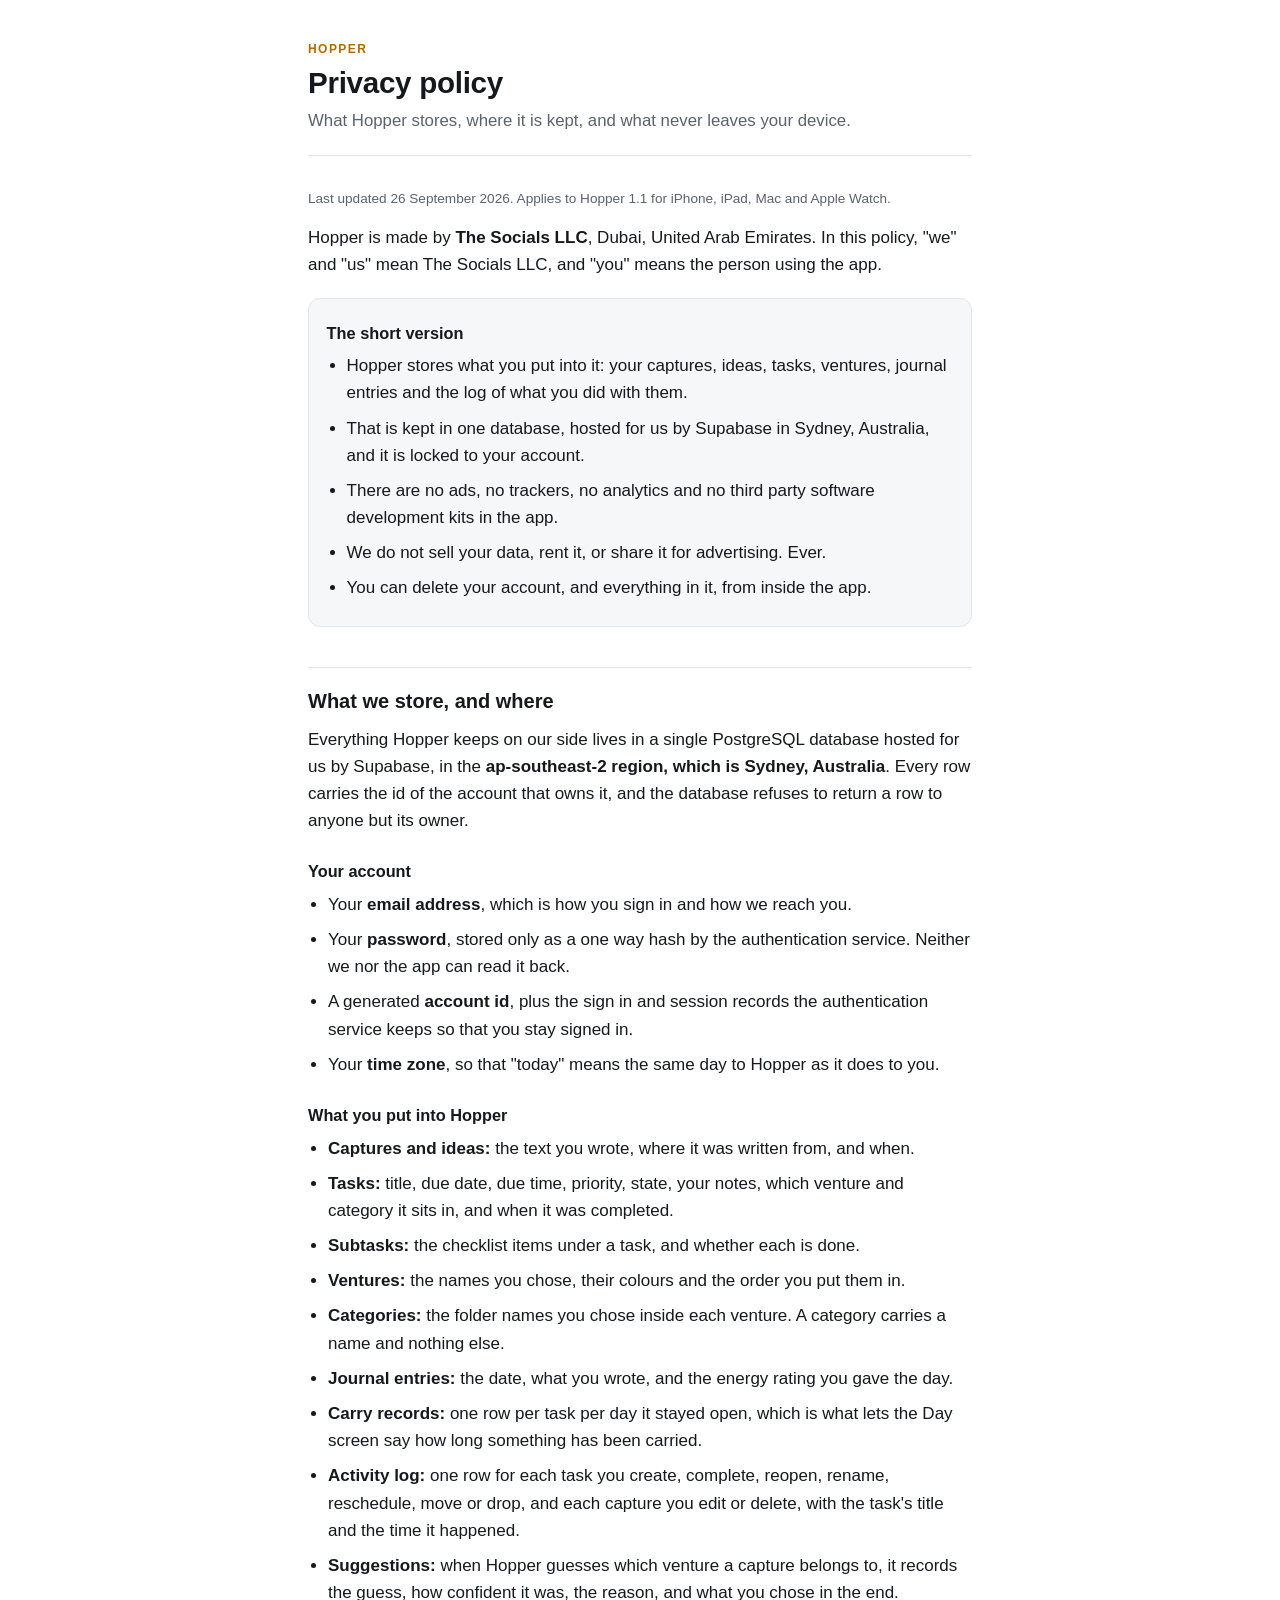
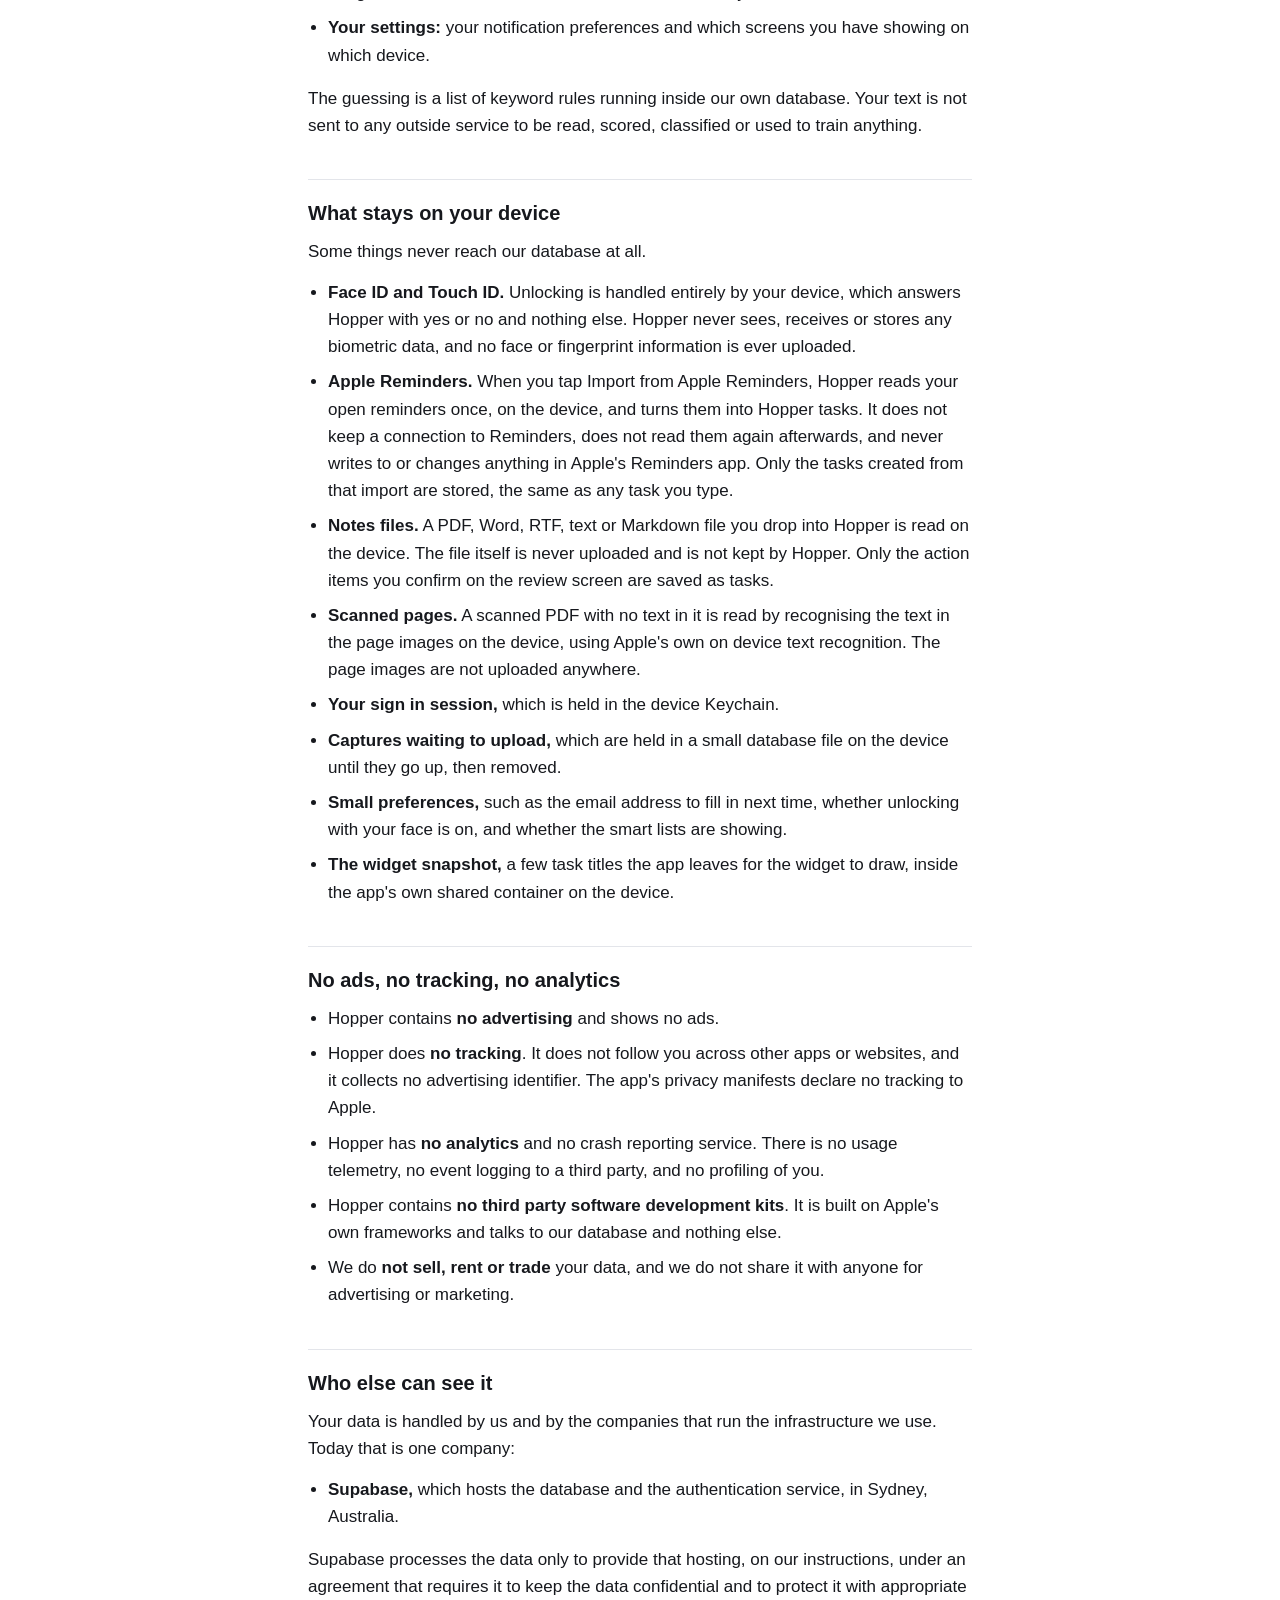
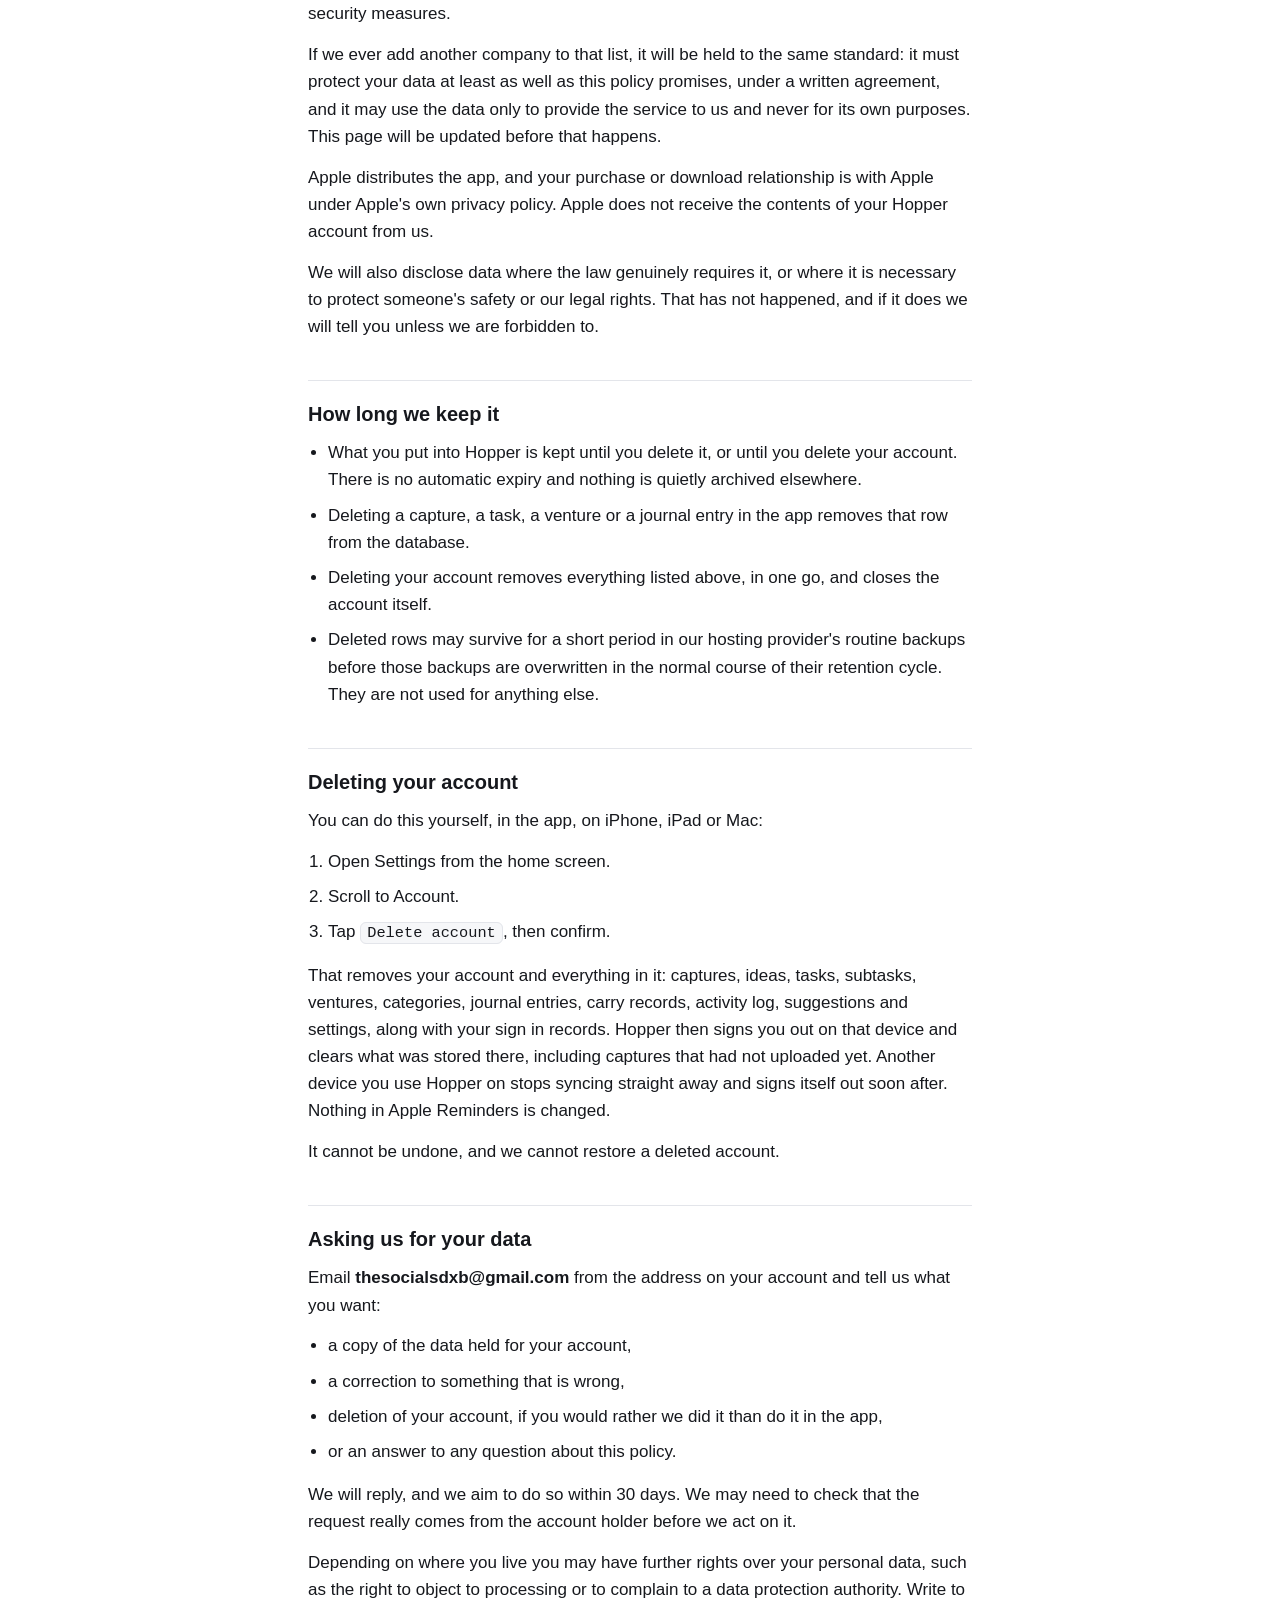
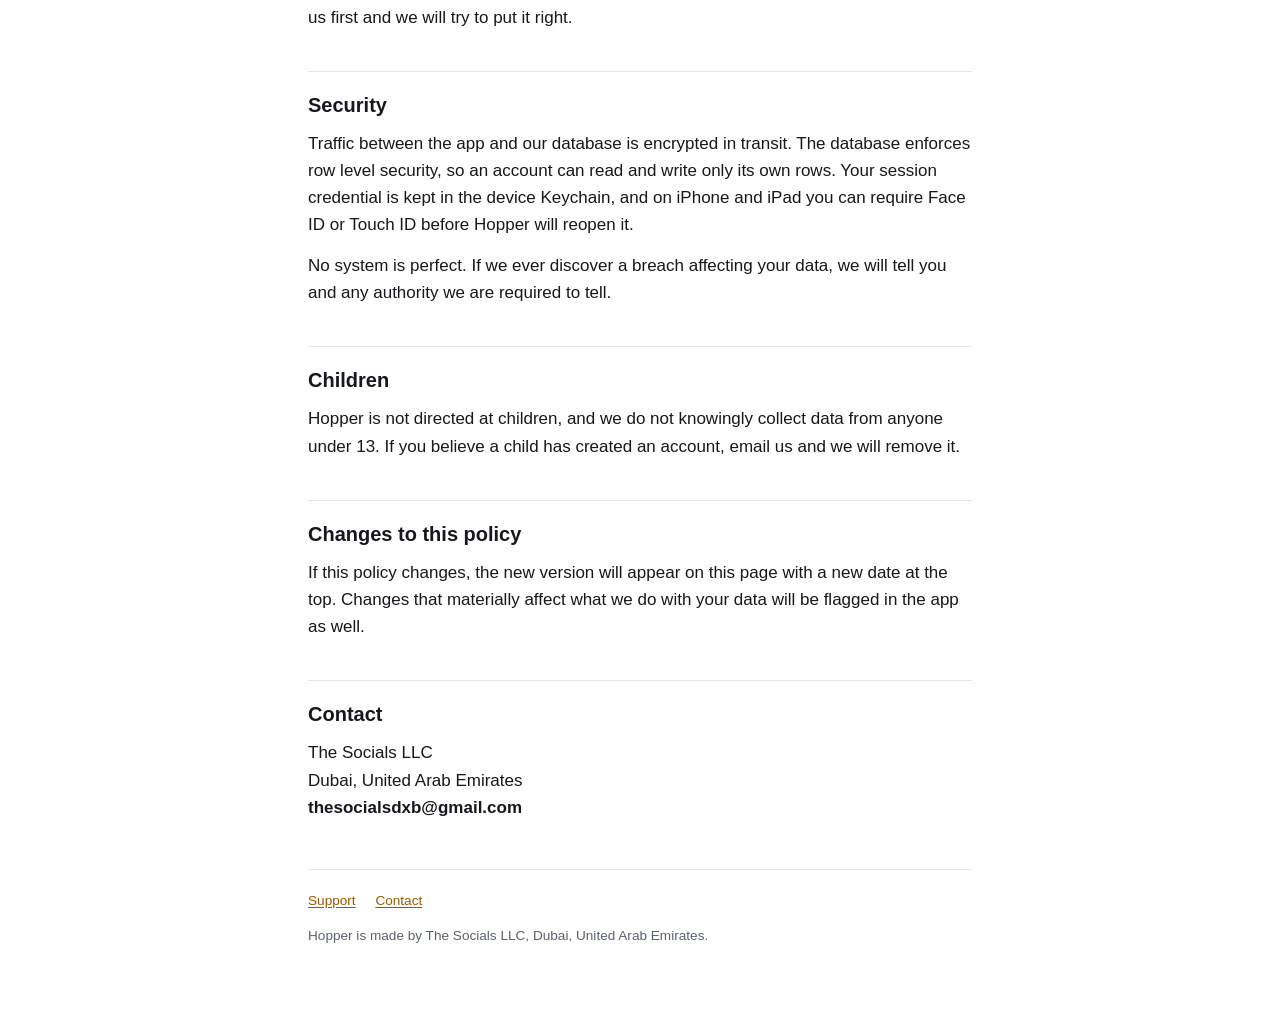
==== privacy/index.html @ 1be3b89f "The support page and privacy policy for Hopper" ====
<!doctype html>
<html lang="en">
<head>
<meta charset="utf-8">
<meta name="viewport" content="width=device-width, initial-scale=1">
<title>Hopper Privacy Policy</title>
<meta name="description" content="What Hopper stores, where it is kept, what never leaves your device, and how to delete your account or ask for your data.">
<link rel="stylesheet" href="../style.css">
</head>
<body>
<div class="wrap">

<header class="masthead">
  <p class="eyebrow">Hopper</p>
  <h1>Privacy policy</h1>
  <p class="lede">What Hopper stores, where it is kept, and what never leaves
  your device.</p>
</header>

<p class="meta">Last updated 26 September 2026. Applies to Hopper 1.1 for
iPhone, iPad, Mac and Apple Watch.</p>

<p>Hopper is made by <strong>The Socials LLC</strong>, Dubai, United Arab
Emirates. In this policy, "we" and "us" mean The Socials LLC, and "you" means the
person using the app.</p>

<div class="card">
<h3>The short version</h3>
<ul>
  <li>Hopper stores what you put into it: your captures, ideas, tasks, ventures,
      journal entries and the log of what you did with them.</li>
  <li>That is kept in one database, hosted for us by Supabase in Sydney,
      Australia, and it is locked to your account.</li>
  <li>There are no ads, no trackers, no analytics and no third party software
      development kits in the app.</li>
  <li>We do not sell your data, rent it, or share it for advertising. Ever.</li>
  <li>You can delete your account, and everything in it, from inside the app.</li>
</ul>
</div>

<h2>What we store, and where</h2>

<p>Everything Hopper keeps on our side lives in a single PostgreSQL database
hosted for us by Supabase, in the <strong>ap-southeast-2 region, which is
Sydney, Australia</strong>. Every row carries the id of the account that owns
it, and the database refuses to return a row to anyone but its owner.</p>

<h3>Your account</h3>

<ul>
  <li>Your <strong>email address</strong>, which is how you sign in and how we
      reach you.</li>
  <li>Your <strong>password</strong>, stored only as a one way hash by the
      authentication service. Neither we nor the app can read it back.</li>
  <li>A generated <strong>account id</strong>, plus the sign in and session
      records the authentication service keeps so that you stay signed in.</li>
  <li>Your <strong>time zone</strong>, so that "today" means the same day to
      Hopper as it does to you.</li>
</ul>

<h3>What you put into Hopper</h3>

<ul>
  <li><strong>Captures and ideas:</strong> the text you wrote, where it was
      written from, and when.</li>
  <li><strong>Tasks:</strong> title, due date, due time, priority, state, your
      notes, which venture and category it sits in, and when it was completed.</li>
  <li><strong>Subtasks:</strong> the checklist items under a task, and whether
      each is done.</li>
  <li><strong>Ventures:</strong> the names you chose, their colours and the
      order you put them in.</li>
  <li><strong>Categories:</strong> the folder names you chose inside each
      venture. A category carries a name and nothing else.</li>
  <li><strong>Journal entries:</strong> the date, what you wrote, and the energy
      rating you gave the day.</li>
  <li><strong>Carry records:</strong> one row per task per day it stayed open,
      which is what lets the Day screen say how long something has been carried.</li>
  <li><strong>Activity log:</strong> one row for each task you create,
      complete, reopen, rename, reschedule, move or drop, and each capture you
      edit or delete, with the task's title and the time it happened.</li>
  <li><strong>Suggestions:</strong> when Hopper guesses which venture a capture
      belongs to, it records the guess, how confident it was, the reason, and
      what you chose in the end.</li>
  <li><strong>Your settings:</strong> your notification preferences and which
      screens you have showing on which device.</li>
</ul>

<p>The guessing is a list of keyword rules running inside our own database. Your
text is not sent to any outside service to be read, scored, classified or used
to train anything.</p>

<h2>What stays on your device</h2>

<p>Some things never reach our database at all.</p>

<ul>
  <li><strong>Face ID and Touch ID.</strong> Unlocking is handled entirely by
      your device, which answers Hopper with yes or no and nothing else. Hopper
      never sees, receives or stores any biometric data, and no face or
      fingerprint information is ever uploaded.</li>
  <li><strong>Apple Reminders.</strong> When you tap Import from Apple
      Reminders, Hopper reads your open reminders once, on the device, and turns
      them into Hopper tasks. It does not keep a connection to Reminders, does
      not read them again afterwards, and never writes to or changes anything in
      Apple's Reminders app. Only the tasks created from that import are stored,
      the same as any task you type.</li>
  <li><strong>Notes files.</strong> A PDF, Word, RTF, text or Markdown file you
      drop into Hopper is read on the device. The file itself is never uploaded
      and is not kept by Hopper. Only the action items you confirm on the review
      screen are saved as tasks.</li>
  <li><strong>Scanned pages.</strong> A scanned PDF with no text in it is read by
      recognising the text in the page images on the device, using Apple's own
      on device text recognition. The page images are not uploaded anywhere.</li>
  <li><strong>Your sign in session,</strong> which is held in the device
      Keychain.</li>
  <li><strong>Captures waiting to upload,</strong> which are held in a small
      database file on the device until they go up, then removed.</li>
  <li><strong>Small preferences,</strong> such as the email address to fill in
      next time, whether unlocking with your face is on, and whether the smart
      lists are showing.</li>
  <li><strong>The widget snapshot,</strong> a few task titles the app leaves for
      the widget to draw, inside the app's own shared container on the
      device.</li>
</ul>

<h2>No ads, no tracking, no analytics</h2>

<ul>
  <li>Hopper contains <strong>no advertising</strong> and shows no ads.</li>
  <li>Hopper does <strong>no tracking</strong>. It does not follow you across
      other apps or websites, and it collects no advertising identifier. The
      app's privacy manifests declare no tracking to Apple.</li>
  <li>Hopper has <strong>no analytics</strong> and no crash reporting service.
      There is no usage telemetry, no event logging to a third party, and no
      profiling of you.</li>
  <li>Hopper contains <strong>no third party software development kits</strong>.
      It is built on Apple's own frameworks and talks to our database and
      nothing else.</li>
  <li>We do <strong>not sell, rent or trade</strong> your data, and we do not
      share it with anyone for advertising or marketing.</li>
</ul>

<h2>Who else can see it</h2>

<p>Your data is handled by us and by the companies that run the infrastructure
we use. Today that is one company:</p>

<ul>
  <li><strong>Supabase,</strong> which hosts the database and the authentication
      service, in Sydney, Australia.</li>
</ul>

<p>Supabase processes the data only to provide that hosting, on our
instructions, under an agreement that requires it to keep the data confidential
and to protect it with appropriate security measures.</p>

<p>If we ever add another company to that list, it will be held to the same
standard: it must protect your data at least as well as this policy promises,
under a written agreement, and it may use the data only to provide the service
to us and never for its own purposes. This page will be updated before that
happens.</p>

<p>Apple distributes the app, and your purchase or download relationship is with
Apple under Apple's own privacy policy. Apple does not receive the contents of
your Hopper account from us.</p>

<p>We will also disclose data where the law genuinely requires it, or where it
is necessary to protect someone's safety or our legal rights. That has not
happened, and if it does we will tell you unless we are forbidden to.</p>

<h2>How long we keep it</h2>

<ul>
  <li>What you put into Hopper is kept until you delete it, or until you delete
      your account. There is no automatic expiry and nothing is quietly archived
      elsewhere.</li>
  <li>Deleting a capture, a task, a venture or a journal entry in the app
      removes that row from the database.</li>
  <li>Deleting your account removes everything listed above, in one go, and
      closes the account itself.</li>
  <li>Deleted rows may survive for a short period in our hosting provider's
      routine backups before those backups are overwritten in the normal course
      of their retention cycle. They are not used for anything else.</li>
</ul>

<h2>Deleting your account</h2>

<p>You can do this yourself, in the app, on iPhone, iPad or Mac:</p>

<ol>
  <li>Open Settings from the home screen.</li>
  <li>Scroll to Account.</li>
  <li>Tap <span class="path">Delete account</span>, then confirm.</li>
</ol>

<p>That removes your account and everything in it: captures, ideas, tasks,
subtasks, ventures, categories, journal entries, carry records, activity log,
suggestions and settings, along with your sign in records. Hopper then signs you
out on that device and clears what was stored there, including captures that had
not uploaded yet. Another device you use Hopper on stops syncing straight away
and signs itself out soon after. Nothing in Apple Reminders is changed.</p>

<p>It cannot be undone, and we cannot restore a deleted account.</p>

<h2>Asking us for your data</h2>

<p>Email <span class="contact">thesocialsdxb@gmail.com</span> from the address on your
account and tell us what you want:</p>

<ul>
  <li>a copy of the data held for your account,</li>
  <li>a correction to something that is wrong,</li>
  <li>deletion of your account, if you would rather we did it than do it in the
      app,</li>
  <li>or an answer to any question about this policy.</li>
</ul>

<p>We will reply, and we aim to do so within 30 days. We may need to check that
the request really comes from the account holder before we act on it.</p>

<p>Depending on where you live you may have further rights over your personal
data, such as the right to object to processing or to complain to a data
protection authority. Write to us first and we will try to put it right.</p>

<h2>Security</h2>

<p>Traffic between the app and our database is encrypted in transit. The
database enforces row level security, so an account can read and write only its
own rows. Your session credential is kept in the device Keychain, and on iPhone
and iPad you can require Face ID or Touch ID before Hopper will reopen it.</p>

<p>No system is perfect. If we ever discover a breach affecting your data, we
will tell you and any authority we are required to tell.</p>

<h2>Children</h2>

<p>Hopper is not directed at children, and we do not knowingly collect data from
anyone under 13. If you believe a child has created an account, email us and we
will remove it.</p>

<h2>Changes to this policy</h2>

<p>If this policy changes, the new version will appear on this page with a new
date at the top. Changes that materially affect what we do with your data will
be flagged in the app as well.</p>

<h2>Contact</h2>

<p>The Socials LLC<br>
Dubai, United Arab Emirates<br>
<span class="contact">thesocialsdxb@gmail.com</span></p>

<footer>
  <p>
    <a href="../">Support</a>
    <a href="mailto:thesocialsdxb@gmail.com">Contact</a>
  </p>
  <p class="meta">Hopper is made by The Socials LLC, Dubai, United Arab Emirates.</p>
</footer>

</div>
</body>
</html>
---- style.css ----
/* One stylesheet for both pages: the support page at /, the privacy policy at
   /privacy/. Light and dark follow the reader's system setting, there is no
   theme switch to get wrong, and the layout is a single column so it reads at
   375 pixels wide without a horizontal scroll. No web fonts and no scripts:
   the pages are served from GitHub Pages and should open on a slow connection
   in an App Review browser. */

:root {
  color-scheme: light dark;
  --bg: #ffffff;
  --fg: #16181d;
  --muted: #5b616e;
  --rule: #e3e5ea;
  --card: #f6f7f9;
  --link: #9a5b00;
  --accent: #b36b00;
}

@media (prefers-color-scheme: dark) {
  :root {
    --bg: #0d0f12;
    --fg: #ecedf0;
    --muted: #a0a6b2;
    --rule: #262a31;
    --card: #15181d;
    --link: #f0a94b;
    --accent: #f0a94b;
  }
}

* { box-sizing: border-box; }

html {
  -webkit-text-size-adjust: 100%;
}

body {
  margin: 0;
  background: var(--bg);
  color: var(--fg);
  font-family: -apple-system, BlinkMacSystemFont, "Segoe UI", Roboto,
               "Helvetica Neue", Arial, sans-serif;
  font-size: 17px;
  line-height: 1.6;
}

.wrap {
  max-width: 44rem;
  margin: 0 auto;
  padding: 2.5rem 1.25rem 4rem;
}

header.masthead {
  border-bottom: 1px solid var(--rule);
  padding-bottom: 1.25rem;
  margin-bottom: 2rem;
}

.eyebrow {
  font-size: 0.75rem;
  letter-spacing: 0.12em;
  text-transform: uppercase;
  color: var(--accent);
  margin: 0 0 0.35rem;
  font-weight: 600;
}

h1 {
  font-size: 1.85rem;
  line-height: 1.2;
  margin: 0 0 0.5rem;
  letter-spacing: -0.01em;
}

h2 {
  font-size: 1.25rem;
  line-height: 1.3;
  margin: 2.5rem 0 0.75rem;
  padding-top: 1.25rem;
  border-top: 1px solid var(--rule);
}

h3 {
  font-size: 1.02rem;
  margin: 1.5rem 0 0.4rem;
}

p, li { margin: 0 0 0.85rem; }

ul, ol { padding-left: 1.25rem; margin: 0 0 1rem; }

li { margin-bottom: 0.5rem; }

a {
  color: var(--link);
  text-underline-offset: 2px;
}

.lede {
  font-size: 1.05rem;
  color: var(--muted);
  margin-bottom: 0;
}

.meta {
  font-size: 0.85rem;
  color: var(--muted);
}

.card {
  background: var(--card);
  border: 1px solid var(--rule);
  border-radius: 12px;
  padding: 1rem 1.1rem 0.5rem;
  margin: 1.25rem 0;
}

.card h3 { margin-top: 0.3rem; }

.path {
  font-family: ui-monospace, SFMono-Regular, Menlo, Consolas, monospace;
  font-size: 0.9em;
  background: var(--card);
  border: 1px solid var(--rule);
  border-radius: 6px;
  padding: 0.05em 0.4em;
  white-space: nowrap;
}

.contact {
  font-weight: 600;
  word-break: break-word;
}

footer {
  margin-top: 3rem;
  padding-top: 1.25rem;
  border-top: 1px solid var(--rule);
  font-size: 0.85rem;
  color: var(--muted);
}

footer a { margin-right: 1rem; }

@media (max-width: 26rem) {
  .wrap { padding: 2rem 1rem 3rem; }
  body { font-size: 16px; }
  h1 { font-size: 1.55rem; }
  .path { white-space: normal; }
}
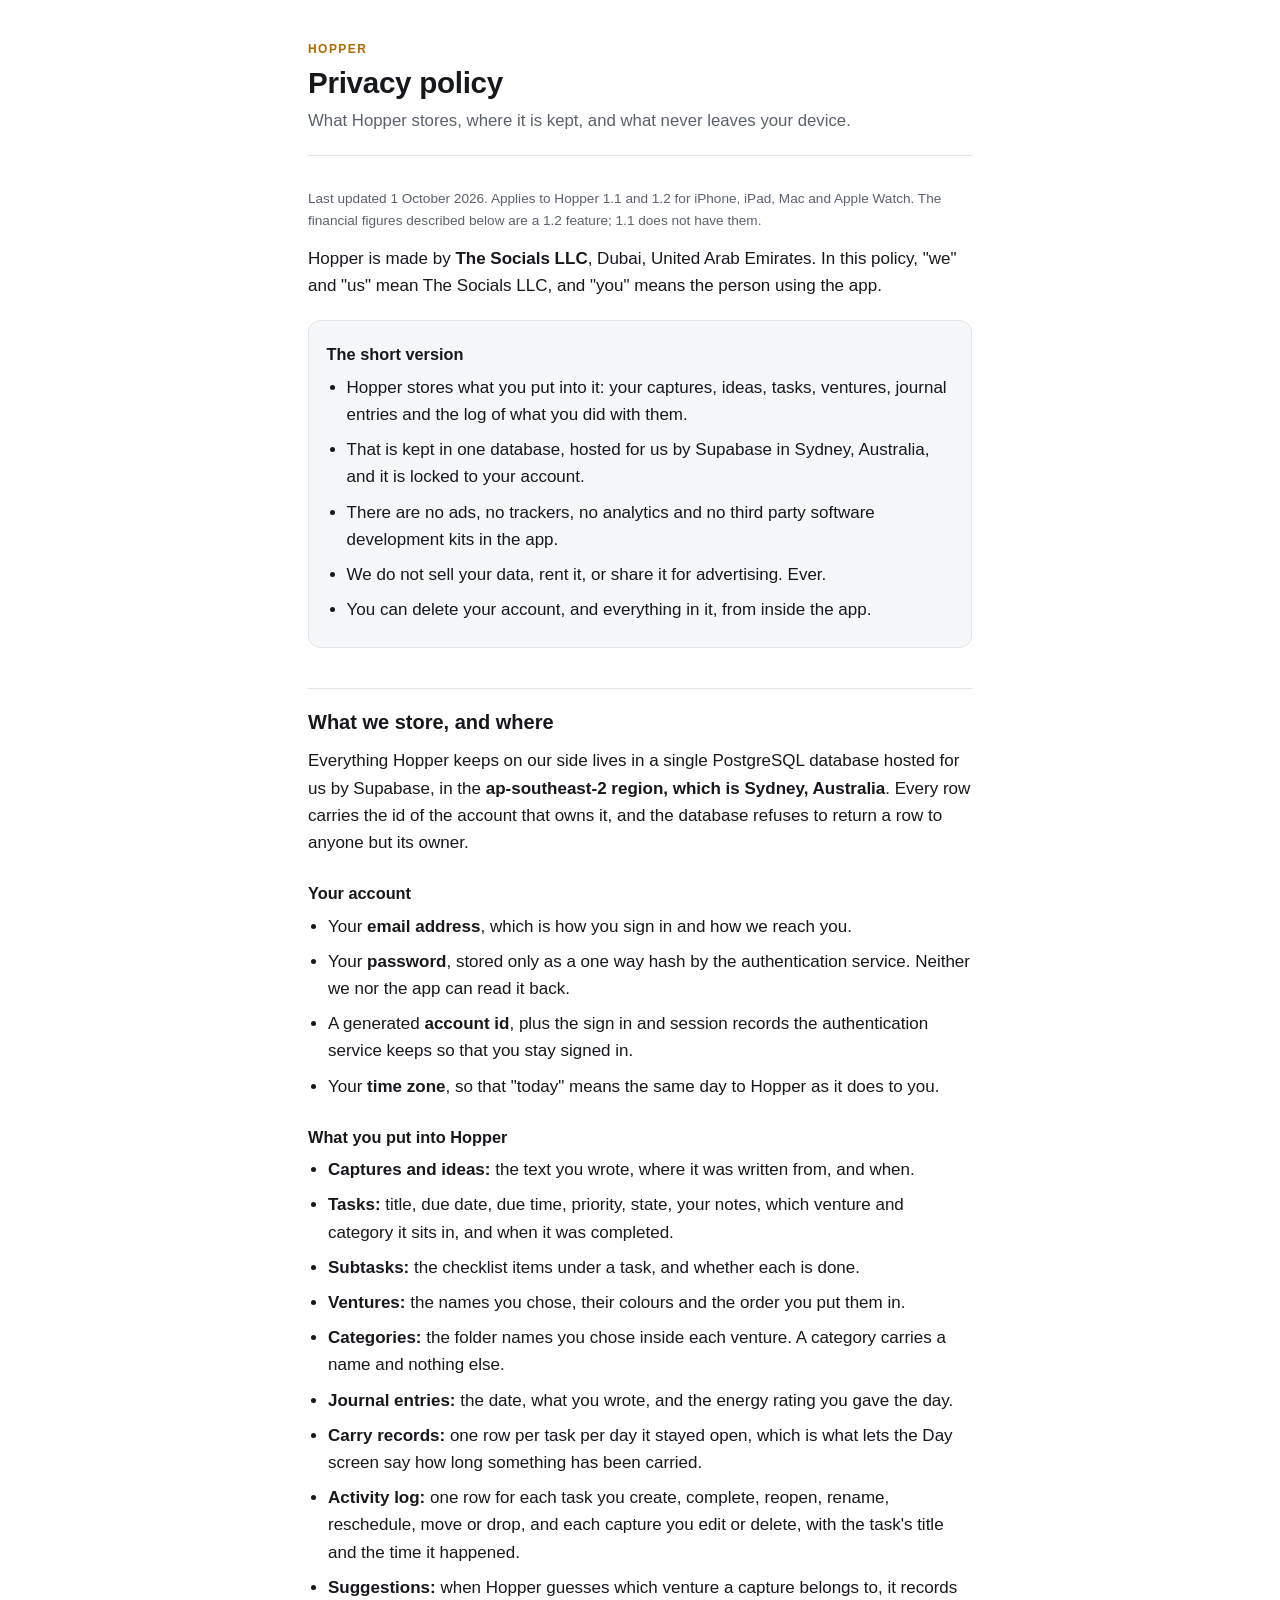
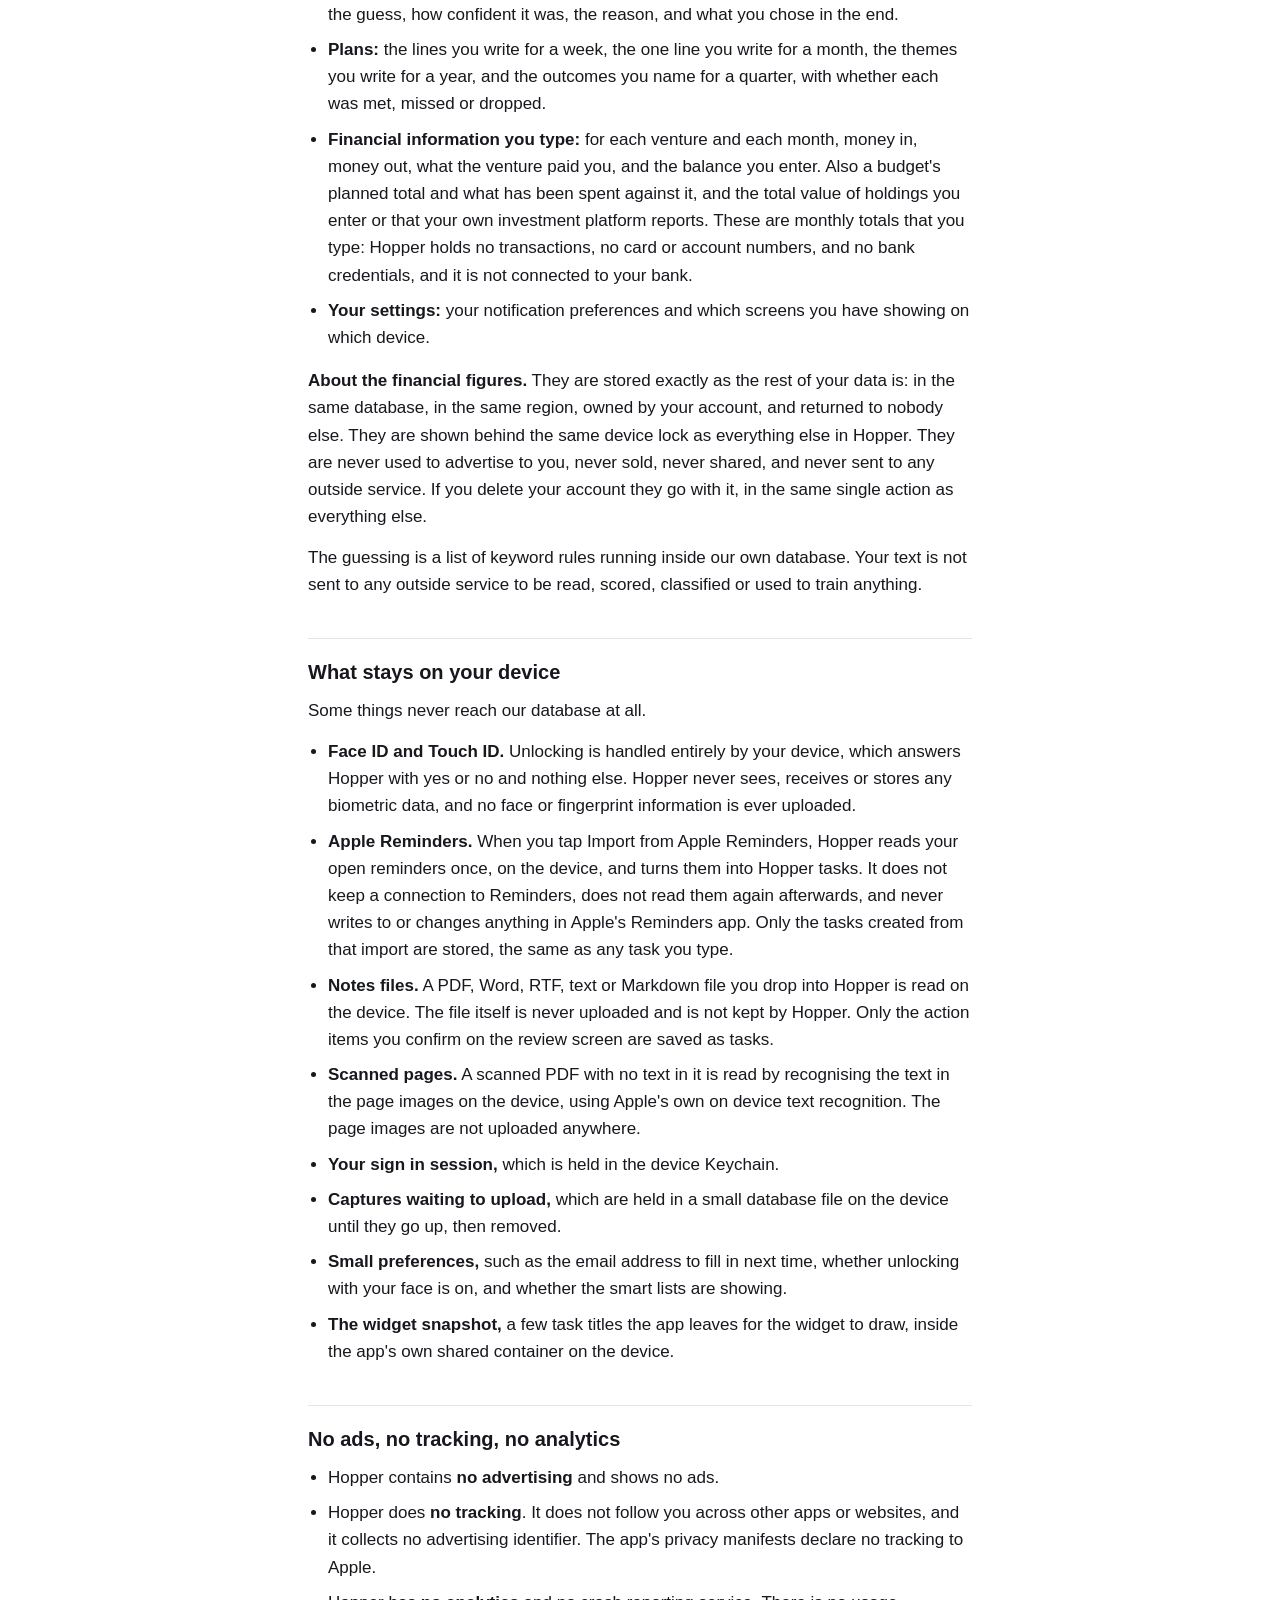
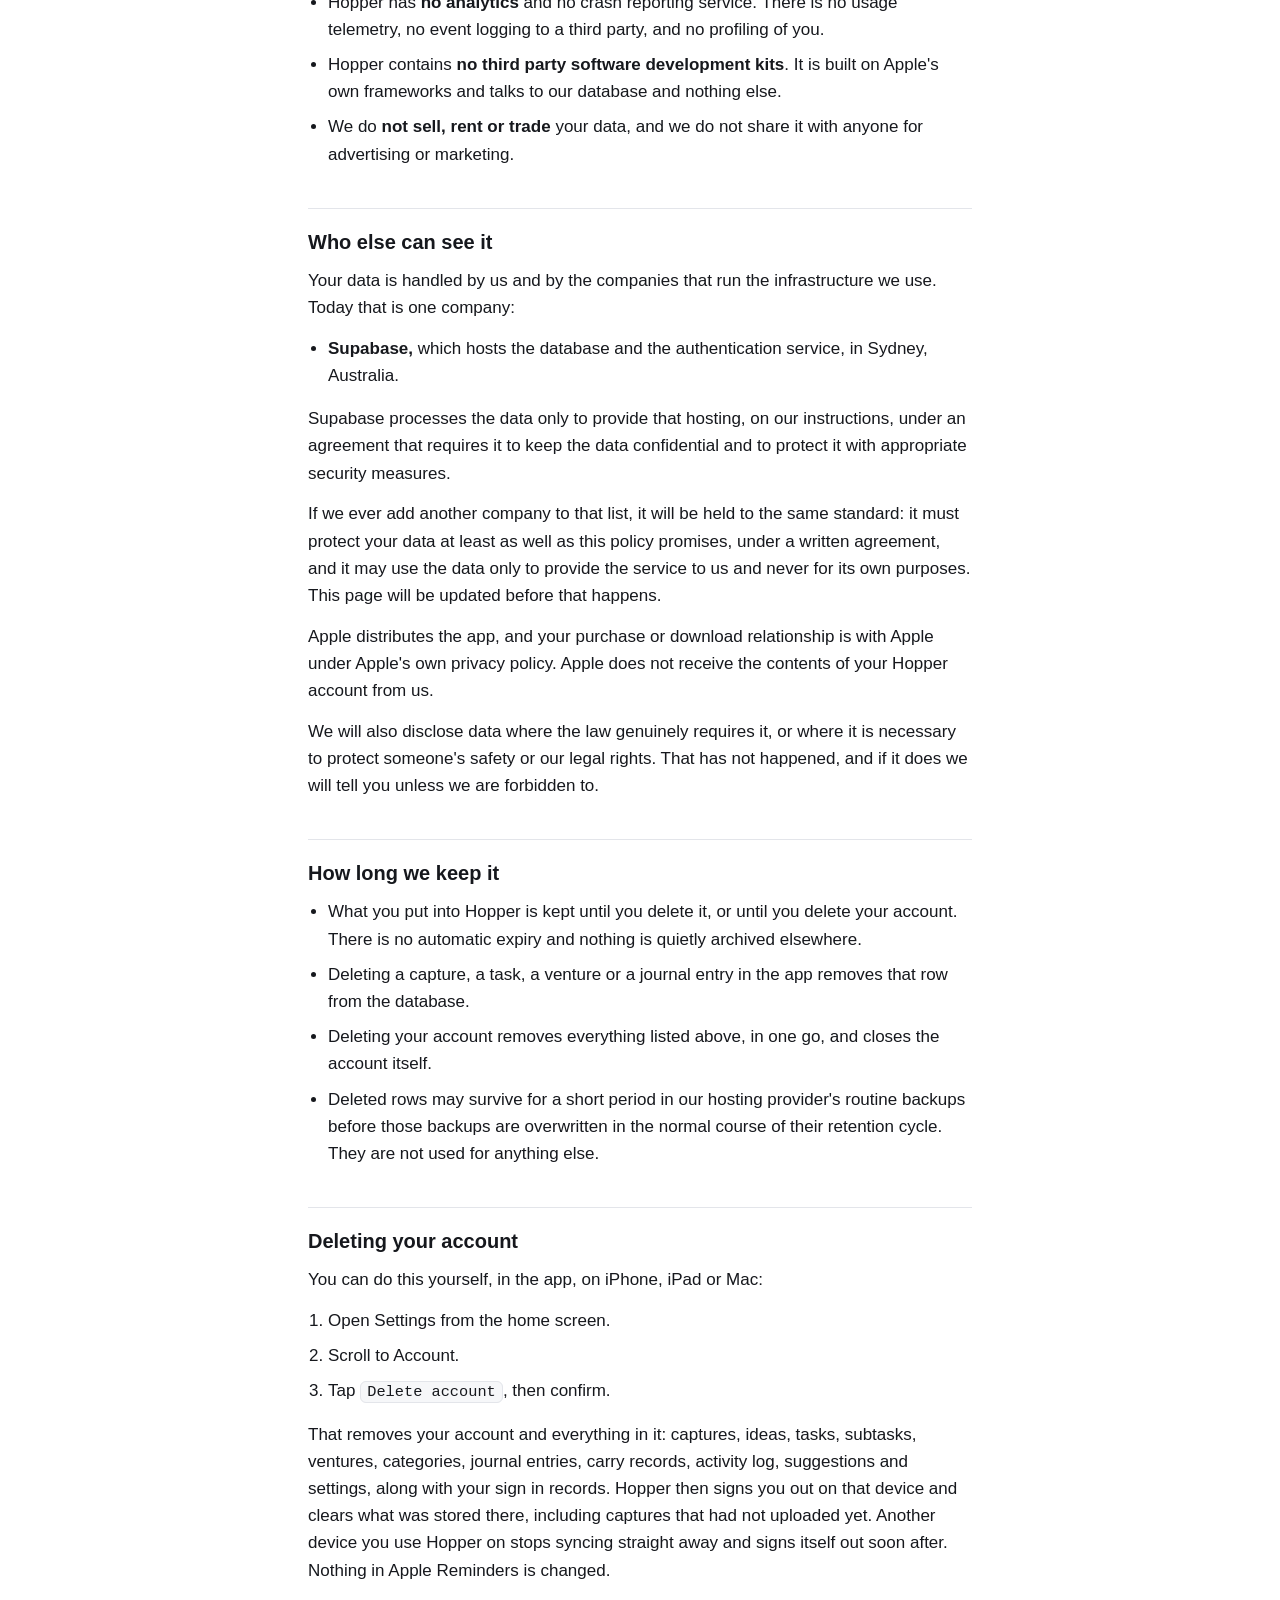
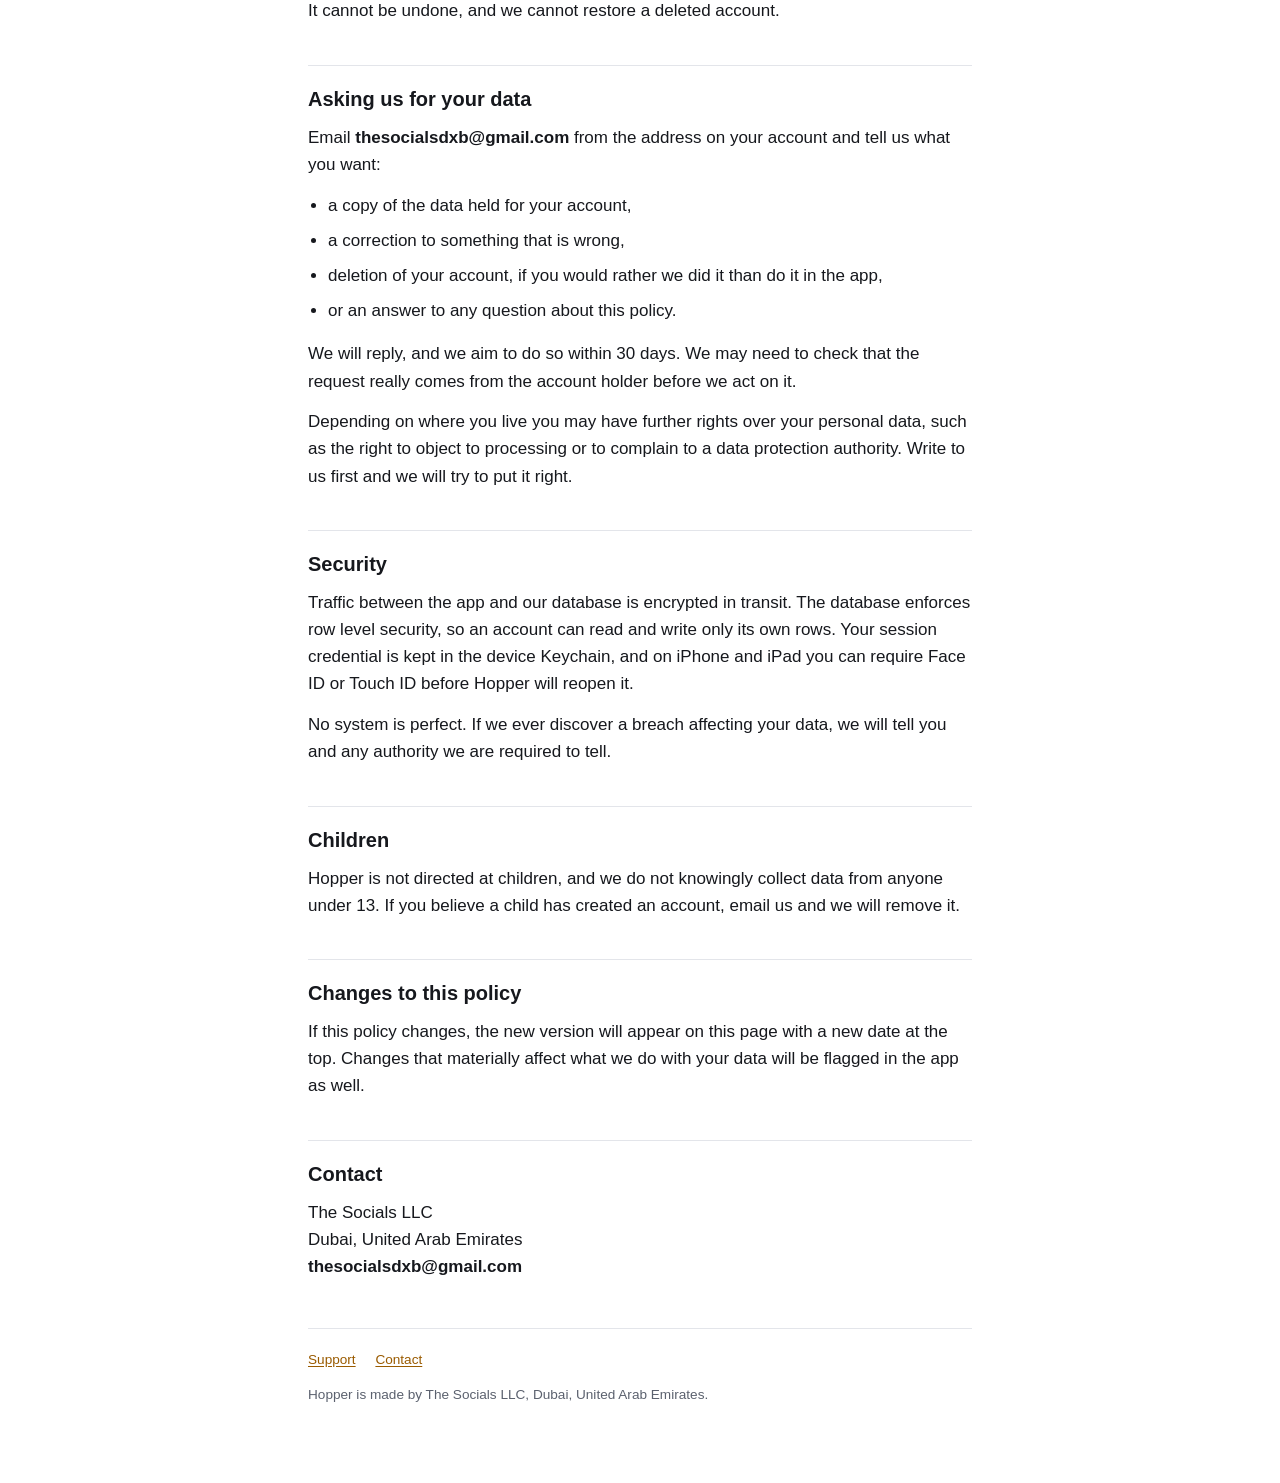
==== commit dfa95321: "Say that Hopper stores the figures you type Hopper 1.2 adds a money screen: monthly totals per ventu" ====
--- a/privacy/index.html
+++ b/privacy/index.html
@@ -17,8 +17,9 @@
   your device.</p>
 </header>
 
-<p class="meta">Last updated 26 September 2026. Applies to Hopper 1.1 for
-iPhone, iPad, Mac and Apple Watch.</p>
+<p class="meta">Last updated 1 October 2026. Applies to Hopper 1.1 and 1.2 for
+iPhone, iPad, Mac and Apple Watch. The financial figures described below are a
+1.2 feature; 1.1 does not have them.</p>
 
 <p>Hopper is made by <strong>The Socials LLC</strong>, Dubai, United Arab
 Emirates. In this policy, "we" and "us" mean The Socials LLC, and "you" means the
@@ -81,9 +82,26 @@
   <li><strong>Suggestions:</strong> when Hopper guesses which venture a capture
       belongs to, it records the guess, how confident it was, the reason, and
       what you chose in the end.</li>
+  <li><strong>Plans:</strong> the lines you write for a week, the one line you
+      write for a month, the themes you write for a year, and the outcomes you
+      name for a quarter, with whether each was met, missed or dropped.</li>
+  <li><strong>Financial information you type:</strong> for each venture and each
+      month, money in, money out, what the venture paid you, and the balance you
+      enter. Also a budget's planned total and what has been spent against it,
+      and the total value of holdings you enter or that your own investment
+      platform reports. These are monthly totals that you type: Hopper holds no
+      transactions, no card or account numbers, and no bank credentials, and it
+      is not connected to your bank.</li>
   <li><strong>Your settings:</strong> your notification preferences and which
       screens you have showing on which device.</li>
 </ul>
+
+<p><strong>About the financial figures.</strong> They are stored exactly as the
+rest of your data is: in the same database, in the same region, owned by your
+account, and returned to nobody else. They are shown behind the same device lock
+as everything else in Hopper. They are never used to advertise to you, never
+sold, never shared, and never sent to any outside service. If you delete your
+account they go with it, in the same single action as everything else.</p>
 
 <p>The guessing is a list of keyword rules running inside our own database. Your
 text is not sent to any outside service to be read, scored, classified or used
